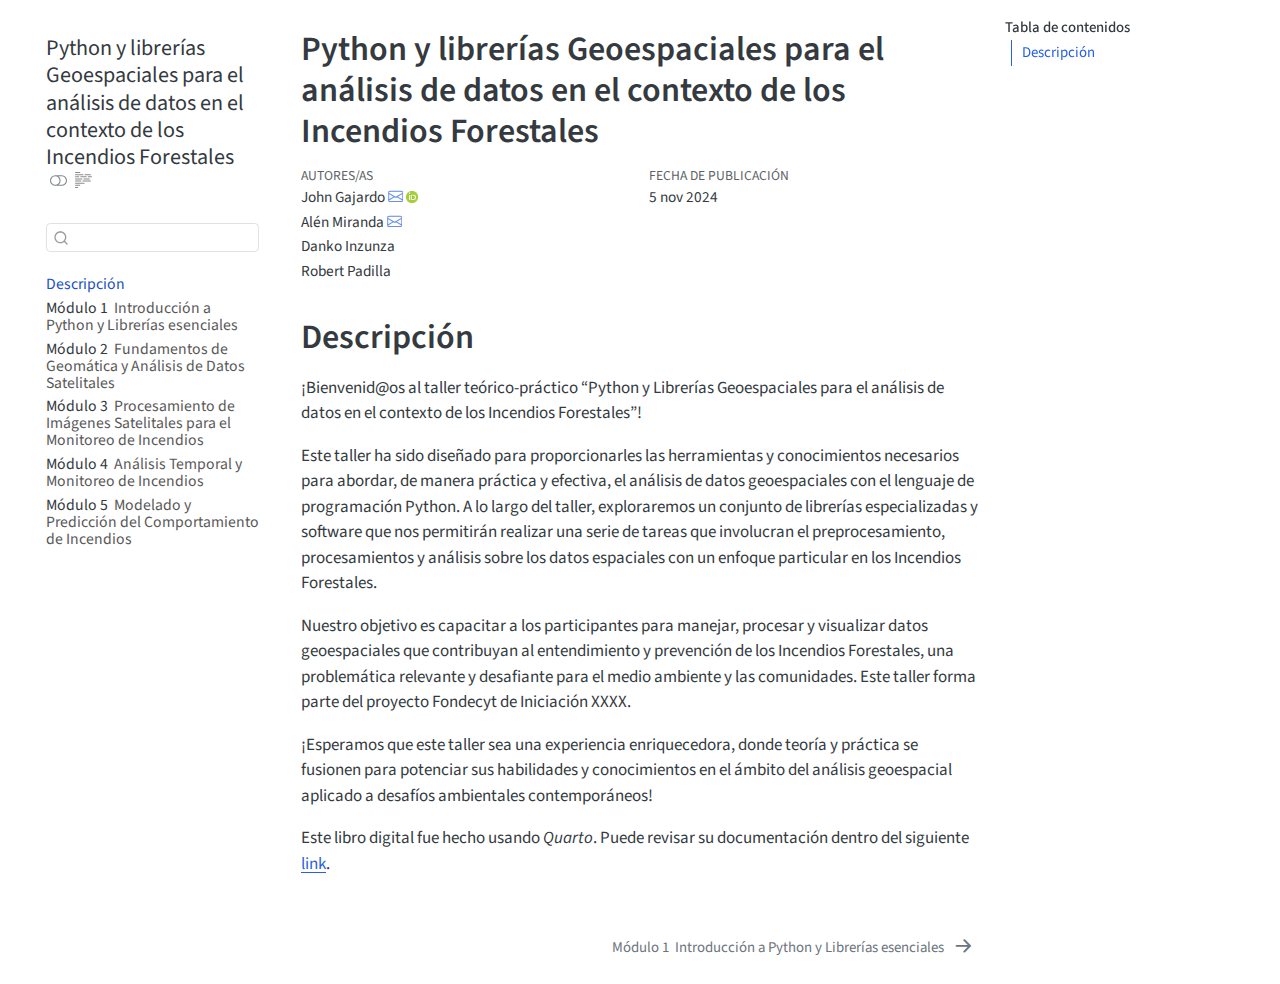
==== index.html @ 9c6b4228 "Built site for gh-pages" ====
<!DOCTYPE html>
<html xmlns="http://www.w3.org/1999/xhtml" lang="es" xml:lang="es"><head>

<meta charset="utf-8">
<meta name="generator" content="quarto-1.5.57">

<meta name="viewport" content="width=device-width, initial-scale=1.0, user-scalable=yes">

<meta name="author" content="John Gajardo">
<meta name="author" content="Alén Miranda">
<meta name="author" content="Danko Inzunza">
<meta name="author" content="Robert Padilla">

<title>Python y librerías Geoespaciales para el análisis de datos en el contexto de los Incendios Forestales</title>
<style>
code{white-space: pre-wrap;}
span.smallcaps{font-variant: small-caps;}
div.columns{display: flex; gap: min(4vw, 1.5em);}
div.column{flex: auto; overflow-x: auto;}
div.hanging-indent{margin-left: 1.5em; text-indent: -1.5em;}
ul.task-list{list-style: none;}
ul.task-list li input[type="checkbox"] {
  width: 0.8em;
  margin: 0 0.8em 0.2em -1em; /* quarto-specific, see https://github.com/quarto-dev/quarto-cli/issues/4556 */ 
  vertical-align: middle;
}
</style>


<script src="site_libs/quarto-nav/quarto-nav.js"></script>
<script src="site_libs/quarto-nav/headroom.min.js"></script>
<script src="site_libs/clipboard/clipboard.min.js"></script>
<script src="site_libs/quarto-search/autocomplete.umd.js"></script>
<script src="site_libs/quarto-search/fuse.min.js"></script>
<script src="site_libs/quarto-search/quarto-search.js"></script>
<meta name="quarto:offset" content="./">
<link href="./01-python-librerias.html" rel="next">
<script src="site_libs/quarto-html/quarto.js"></script>
<script src="site_libs/quarto-html/popper.min.js"></script>
<script src="site_libs/quarto-html/tippy.umd.min.js"></script>
<script src="site_libs/quarto-html/anchor.min.js"></script>
<link href="site_libs/quarto-html/tippy.css" rel="stylesheet">
<link href="site_libs/quarto-html/quarto-syntax-highlighting.css" rel="stylesheet" class="quarto-color-scheme" id="quarto-text-highlighting-styles">
<link href="site_libs/quarto-html/quarto-syntax-highlighting-dark.css" rel="prefetch" class="quarto-color-scheme quarto-color-alternate" id="quarto-text-highlighting-styles">
<script src="site_libs/bootstrap/bootstrap.min.js"></script>
<link href="site_libs/bootstrap/bootstrap-icons.css" rel="stylesheet">
<link href="site_libs/bootstrap/bootstrap.min.css" rel="stylesheet" class="quarto-color-scheme" id="quarto-bootstrap" data-mode="light">
<link href="site_libs/bootstrap/bootstrap-dark.min.css" rel="prefetch" class="quarto-color-scheme quarto-color-alternate" id="quarto-bootstrap" data-mode="dark">
<script id="quarto-search-options" type="application/json">{
  "location": "sidebar",
  "copy-button": false,
  "collapse-after": 3,
  "panel-placement": "start",
  "type": "textbox",
  "limit": 50,
  "keyboard-shortcut": [
    "f",
    "/",
    "s"
  ],
  "show-item-context": false,
  "language": {
    "search-no-results-text": "Sin resultados",
    "search-matching-documents-text": "documentos encontrados",
    "search-copy-link-title": "Copiar el enlace en la búsqueda",
    "search-hide-matches-text": "Ocultar resultados adicionales",
    "search-more-match-text": "resultado adicional en este documento",
    "search-more-matches-text": "resultados adicionales en este documento",
    "search-clear-button-title": "Borrar",
    "search-text-placeholder": "",
    "search-detached-cancel-button-title": "Cancelar",
    "search-submit-button-title": "Enviar",
    "search-label": "Buscar"
  }
}</script>


<link rel="stylesheet" href="style.css">
</head>

<body class="nav-sidebar floating">

<div id="quarto-search-results"></div>
  <header id="quarto-header" class="headroom fixed-top">
  <nav class="quarto-secondary-nav">
    <div class="container-fluid d-flex">
      <button type="button" class="quarto-btn-toggle btn" data-bs-toggle="collapse" role="button" data-bs-target=".quarto-sidebar-collapse-item" aria-controls="quarto-sidebar" aria-expanded="false" aria-label="Alternar barra lateral" onclick="if (window.quartoToggleHeadroom) { window.quartoToggleHeadroom(); }">
        <i class="bi bi-layout-text-sidebar-reverse"></i>
      </button>
        <nav class="quarto-page-breadcrumbs" aria-label="breadcrumb"><ol class="breadcrumb"><li class="breadcrumb-item"><a href="./index.html">Descripción</a></li></ol></nav>
        <a class="flex-grow-1" role="navigation" data-bs-toggle="collapse" data-bs-target=".quarto-sidebar-collapse-item" aria-controls="quarto-sidebar" aria-expanded="false" aria-label="Alternar barra lateral" onclick="if (window.quartoToggleHeadroom) { window.quartoToggleHeadroom(); }">      
        </a>
      <button type="button" class="btn quarto-search-button" aria-label="Buscar" onclick="window.quartoOpenSearch();">
        <i class="bi bi-search"></i>
      </button>
    </div>
  </nav>
</header>
<!-- content -->
<div id="quarto-content" class="quarto-container page-columns page-rows-contents page-layout-article">
<!-- sidebar -->
  <nav id="quarto-sidebar" class="sidebar collapse collapse-horizontal quarto-sidebar-collapse-item sidebar-navigation floating overflow-auto">
    <div class="pt-lg-2 mt-2 text-left sidebar-header">
    <div class="sidebar-title mb-0 py-0">
      <a href="./">Python y librerías Geoespaciales para el análisis de datos en el contexto de los Incendios Forestales</a> 
        <div class="sidebar-tools-main">
  <a href="" class="quarto-color-scheme-toggle quarto-navigation-tool  px-1" onclick="window.quartoToggleColorScheme(); return false;" title="Alternar modo oscuro"><i class="bi"></i></a>
  <a href="" class="quarto-reader-toggle quarto-navigation-tool px-1" onclick="window.quartoToggleReader(); return false;" title="Alternar modo lector">
  <div class="quarto-reader-toggle-btn">
  <i class="bi"></i>
  </div>
</a>
</div>
    </div>
      </div>
        <div class="mt-2 flex-shrink-0 align-items-center">
        <div class="sidebar-search">
        <div id="quarto-search" class="" title="Buscar"></div>
        </div>
        </div>
    <div class="sidebar-menu-container"> 
    <ul class="list-unstyled mt-1">
        <li class="sidebar-item">
  <div class="sidebar-item-container"> 
  <a href="./index.html" class="sidebar-item-text sidebar-link active">
 <span class="menu-text">Descripción</span></a>
  </div>
</li>
        <li class="sidebar-item">
  <div class="sidebar-item-container"> 
  <a href="./01-python-librerias.html" class="sidebar-item-text sidebar-link">
 <span class="menu-text"><span class="chapter-number">1</span>&nbsp; <span class="chapter-title">Introducción a Python y Librerías esenciales</span></span></a>
  </div>
</li>
        <li class="sidebar-item">
  <div class="sidebar-item-container"> 
  <a href="./02-geomatica.html" class="sidebar-item-text sidebar-link">
 <span class="menu-text"><span class="chapter-number">2</span>&nbsp; <span class="chapter-title">Fundamentos de Geomática y Análisis de Datos Satelitales</span></span></a>
  </div>
</li>
        <li class="sidebar-item">
  <div class="sidebar-item-container"> 
  <a href="./03-imagenes.html" class="sidebar-item-text sidebar-link">
 <span class="menu-text"><span class="chapter-number">3</span>&nbsp; <span class="chapter-title">Procesamiento de Imágenes Satelitales para el Monitoreo de Incendios</span></span></a>
  </div>
</li>
        <li class="sidebar-item">
  <div class="sidebar-item-container"> 
  <a href="./04-analisisTemporal.html" class="sidebar-item-text sidebar-link">
 <span class="menu-text"><span class="chapter-number">4</span>&nbsp; <span class="chapter-title">Análisis Temporal y Monitoreo de Incendios</span></span></a>
  </div>
</li>
        <li class="sidebar-item">
  <div class="sidebar-item-container"> 
  <a href="./05-modelado.html" class="sidebar-item-text sidebar-link">
 <span class="menu-text"><span class="chapter-number">5</span>&nbsp; <span class="chapter-title">Modelado y Predicción del Comportamiento de Incendios</span></span></a>
  </div>
</li>
    </ul>
    </div>
</nav>
<div id="quarto-sidebar-glass" class="quarto-sidebar-collapse-item" data-bs-toggle="collapse" data-bs-target=".quarto-sidebar-collapse-item"></div>
<!-- margin-sidebar -->
    <div id="quarto-margin-sidebar" class="sidebar margin-sidebar">
        <nav id="TOC" role="doc-toc" class="toc-active">
    <h2 id="toc-title">Tabla de contenidos</h2>
   
  <ul>
  <li><a href="#descripción" id="toc-descripción" class="nav-link active" data-scroll-target="#descripción">Descripción</a></li>
  </ul>
</nav>
    </div>
<!-- main -->
<main class="content" id="quarto-document-content">

<header id="title-block-header" class="quarto-title-block default">
<div class="quarto-title">
<h1 class="title">Python y librerías Geoespaciales para el análisis de datos en el contexto de los Incendios Forestales</h1>
</div>



<div class="quarto-title-meta">

    <div>
    <div class="quarto-title-meta-heading">Autores/as</div>
    <div class="quarto-title-meta-contents">
             <p>John Gajardo <a href="mailto:john.gajardo@uach.cl" class="quarto-title-author-email"><i class="bi bi-envelope"></i></a> <a href="https://orcid.org/0000-0003-3368-5491" class="quarto-title-author-orcid"> <img src="[data-uri]"></a></p>
             <p>Alén Miranda <a href="mailto:alen.miranda@alumnos.uach.cl" class="quarto-title-author-email"><i class="bi bi-envelope"></i></a> </p>
             <p>Danko Inzunza </p>
             <p>Robert Padilla </p>
          </div>
  </div>
    
    <div>
    <div class="quarto-title-meta-heading">Fecha de publicación</div>
    <div class="quarto-title-meta-contents">
      <p class="date">5 nov 2024</p>
    </div>
  </div>
  
    
  </div>
  


</header>


<section id="descripción" class="level1 unnumbered">
<h1 class="unnumbered">Descripción</h1>
<p>¡Bienvenid@os al taller teórico-práctico “Python y Librerías Geoespaciales para el análisis de datos en el contexto de los Incendios Forestales”!</p>
<p>Este taller ha sido diseñado para proporcionarles las herramientas y conocimientos necesarios para abordar, de manera práctica y efectiva, el análisis de datos geoespaciales con el lenguaje de programación Python. A lo largo del taller, exploraremos un conjunto de librerías especializadas y software que nos permitirán realizar una serie de tareas que involucran el preprocesamiento, procesamientos y análisis sobre los datos espaciales con un enfoque particular en los Incendios Forestales.</p>
<p>Nuestro objetivo es capacitar a los participantes para manejar, procesar y visualizar datos geoespaciales que contribuyan al entendimiento y prevención de los Incendios Forestales, una problemática relevante y desafiante para el medio ambiente y las comunidades. Este taller forma parte del proyecto Fondecyt de Iniciación XXXX.</p>
<p>¡Esperamos que este taller sea una experiencia enriquecedora, donde teoría y práctica se fusionen para potenciar sus habilidades y conocimientos en el ámbito del análisis geoespacial aplicado a desafíos ambientales contemporáneos!</p>
<p>Este libro digital fue hecho usando <em>Quarto</em>. Puede revisar su documentación dentro del siguiente <a href="https://quarto.org">link</a>.</p>


</section>

</main> <!-- /main -->
<script id="quarto-html-after-body" type="application/javascript">
window.document.addEventListener("DOMContentLoaded", function (event) {
  const toggleBodyColorMode = (bsSheetEl) => {
    const mode = bsSheetEl.getAttribute("data-mode");
    const bodyEl = window.document.querySelector("body");
    if (mode === "dark") {
      bodyEl.classList.add("quarto-dark");
      bodyEl.classList.remove("quarto-light");
    } else {
      bodyEl.classList.add("quarto-light");
      bodyEl.classList.remove("quarto-dark");
    }
  }
  const toggleBodyColorPrimary = () => {
    const bsSheetEl = window.document.querySelector("link#quarto-bootstrap");
    if (bsSheetEl) {
      toggleBodyColorMode(bsSheetEl);
    }
  }
  toggleBodyColorPrimary();  
  const disableStylesheet = (stylesheets) => {
    for (let i=0; i < stylesheets.length; i++) {
      const stylesheet = stylesheets[i];
      stylesheet.rel = 'prefetch';
    }
  }
  const enableStylesheet = (stylesheets) => {
    for (let i=0; i < stylesheets.length; i++) {
      const stylesheet = stylesheets[i];
      stylesheet.rel = 'stylesheet';
    }
  }
  const manageTransitions = (selector, allowTransitions) => {
    const els = window.document.querySelectorAll(selector);
    for (let i=0; i < els.length; i++) {
      const el = els[i];
      if (allowTransitions) {
        el.classList.remove('notransition');
      } else {
        el.classList.add('notransition');
      }
    }
  }
  const toggleGiscusIfUsed = (isAlternate, darkModeDefault) => {
    const baseTheme = document.querySelector('#giscus-base-theme')?.value ?? 'light';
    const alternateTheme = document.querySelector('#giscus-alt-theme')?.value ?? 'dark';
    let newTheme = '';
    if(darkModeDefault) {
      newTheme = isAlternate ? baseTheme : alternateTheme;
    } else {
      newTheme = isAlternate ? alternateTheme : baseTheme;
    }
    const changeGiscusTheme = () => {
      // From: https://github.com/giscus/giscus/issues/336
      const sendMessage = (message) => {
        const iframe = document.querySelector('iframe.giscus-frame');
        if (!iframe) return;
        iframe.contentWindow.postMessage({ giscus: message }, 'https://giscus.app');
      }
      sendMessage({
        setConfig: {
          theme: newTheme
        }
      });
    }
    const isGiscussLoaded = window.document.querySelector('iframe.giscus-frame') !== null;
    if (isGiscussLoaded) {
      changeGiscusTheme();
    }
  }
  const toggleColorMode = (alternate) => {
    // Switch the stylesheets
    const alternateStylesheets = window.document.querySelectorAll('link.quarto-color-scheme.quarto-color-alternate');
    manageTransitions('#quarto-margin-sidebar .nav-link', false);
    if (alternate) {
      enableStylesheet(alternateStylesheets);
      for (const sheetNode of alternateStylesheets) {
        if (sheetNode.id === "quarto-bootstrap") {
          toggleBodyColorMode(sheetNode);
        }
      }
    } else {
      disableStylesheet(alternateStylesheets);
      toggleBodyColorPrimary();
    }
    manageTransitions('#quarto-margin-sidebar .nav-link', true);
    // Switch the toggles
    const toggles = window.document.querySelectorAll('.quarto-color-scheme-toggle');
    for (let i=0; i < toggles.length; i++) {
      const toggle = toggles[i];
      if (toggle) {
        if (alternate) {
          toggle.classList.add("alternate");     
        } else {
          toggle.classList.remove("alternate");
        }
      }
    }
    // Hack to workaround the fact that safari doesn't
    // properly recolor the scrollbar when toggling (#1455)
    if (navigator.userAgent.indexOf('Safari') > 0 && navigator.userAgent.indexOf('Chrome') == -1) {
      manageTransitions("body", false);
      window.scrollTo(0, 1);
      setTimeout(() => {
        window.scrollTo(0, 0);
        manageTransitions("body", true);
      }, 40);  
    }
  }
  const isFileUrl = () => { 
    return window.location.protocol === 'file:';
  }
  const hasAlternateSentinel = () => {  
    let styleSentinel = getColorSchemeSentinel();
    if (styleSentinel !== null) {
      return styleSentinel === "alternate";
    } else {
      return false;
    }
  }
  const setStyleSentinel = (alternate) => {
    const value = alternate ? "alternate" : "default";
    if (!isFileUrl()) {
      window.localStorage.setItem("quarto-color-scheme", value);
    } else {
      localAlternateSentinel = value;
    }
  }
  const getColorSchemeSentinel = () => {
    if (!isFileUrl()) {
      const storageValue = window.localStorage.getItem("quarto-color-scheme");
      return storageValue != null ? storageValue : localAlternateSentinel;
    } else {
      return localAlternateSentinel;
    }
  }
  const darkModeDefault = false;
  let localAlternateSentinel = darkModeDefault ? 'alternate' : 'default';
  // Dark / light mode switch
  window.quartoToggleColorScheme = () => {
    // Read the current dark / light value 
    let toAlternate = !hasAlternateSentinel();
    toggleColorMode(toAlternate);
    setStyleSentinel(toAlternate);
    toggleGiscusIfUsed(toAlternate, darkModeDefault);
  };
  // Ensure there is a toggle, if there isn't float one in the top right
  if (window.document.querySelector('.quarto-color-scheme-toggle') === null) {
    const a = window.document.createElement('a');
    a.classList.add('top-right');
    a.classList.add('quarto-color-scheme-toggle');
    a.href = "";
    a.onclick = function() { try { window.quartoToggleColorScheme(); } catch {} return false; };
    const i = window.document.createElement("i");
    i.classList.add('bi');
    a.appendChild(i);
    window.document.body.appendChild(a);
  }
  // Switch to dark mode if need be
  if (hasAlternateSentinel()) {
    toggleColorMode(true);
  } else {
    toggleColorMode(false);
  }
  const icon = "";
  const anchorJS = new window.AnchorJS();
  anchorJS.options = {
    placement: 'right',
    icon: icon
  };
  anchorJS.add('.anchored');
  const isCodeAnnotation = (el) => {
    for (const clz of el.classList) {
      if (clz.startsWith('code-annotation-')) {                     
        return true;
      }
    }
    return false;
  }
  const onCopySuccess = function(e) {
    // button target
    const button = e.trigger;
    // don't keep focus
    button.blur();
    // flash "checked"
    button.classList.add('code-copy-button-checked');
    var currentTitle = button.getAttribute("title");
    button.setAttribute("title", "Copiado");
    let tooltip;
    if (window.bootstrap) {
      button.setAttribute("data-bs-toggle", "tooltip");
      button.setAttribute("data-bs-placement", "left");
      button.setAttribute("data-bs-title", "Copiado");
      tooltip = new bootstrap.Tooltip(button, 
        { trigger: "manual", 
          customClass: "code-copy-button-tooltip",
          offset: [0, -8]});
      tooltip.show();    
    }
    setTimeout(function() {
      if (tooltip) {
        tooltip.hide();
        button.removeAttribute("data-bs-title");
        button.removeAttribute("data-bs-toggle");
        button.removeAttribute("data-bs-placement");
      }
      button.setAttribute("title", currentTitle);
      button.classList.remove('code-copy-button-checked');
    }, 1000);
    // clear code selection
    e.clearSelection();
  }
  const getTextToCopy = function(trigger) {
      const codeEl = trigger.previousElementSibling.cloneNode(true);
      for (const childEl of codeEl.children) {
        if (isCodeAnnotation(childEl)) {
          childEl.remove();
        }
      }
      return codeEl.innerText;
  }
  const clipboard = new window.ClipboardJS('.code-copy-button:not([data-in-quarto-modal])', {
    text: getTextToCopy
  });
  clipboard.on('success', onCopySuccess);
  if (window.document.getElementById('quarto-embedded-source-code-modal')) {
    // For code content inside modals, clipBoardJS needs to be initialized with a container option
    // TODO: Check when it could be a function (https://github.com/zenorocha/clipboard.js/issues/860)
    const clipboardModal = new window.ClipboardJS('.code-copy-button[data-in-quarto-modal]', {
      text: getTextToCopy,
      container: window.document.getElementById('quarto-embedded-source-code-modal')
    });
    clipboardModal.on('success', onCopySuccess);
  }
    var localhostRegex = new RegExp(/^(?:http|https):\/\/localhost\:?[0-9]*\//);
    var mailtoRegex = new RegExp(/^mailto:/);
      var filterRegex = new RegExp('/' + window.location.host + '/');
    var isInternal = (href) => {
        return filterRegex.test(href) || localhostRegex.test(href) || mailtoRegex.test(href);
    }
    // Inspect non-navigation links and adorn them if external
 	var links = window.document.querySelectorAll('a[href]:not(.nav-link):not(.navbar-brand):not(.toc-action):not(.sidebar-link):not(.sidebar-item-toggle):not(.pagination-link):not(.no-external):not([aria-hidden]):not(.dropdown-item):not(.quarto-navigation-tool):not(.about-link)');
    for (var i=0; i<links.length; i++) {
      const link = links[i];
      if (!isInternal(link.href)) {
        // undo the damage that might have been done by quarto-nav.js in the case of
        // links that we want to consider external
        if (link.dataset.originalHref !== undefined) {
          link.href = link.dataset.originalHref;
        }
      }
    }
  function tippyHover(el, contentFn, onTriggerFn, onUntriggerFn) {
    const config = {
      allowHTML: true,
      maxWidth: 500,
      delay: 100,
      arrow: false,
      appendTo: function(el) {
          return el.parentElement;
      },
      interactive: true,
      interactiveBorder: 10,
      theme: 'quarto',
      placement: 'bottom-start',
    };
    if (contentFn) {
      config.content = contentFn;
    }
    if (onTriggerFn) {
      config.onTrigger = onTriggerFn;
    }
    if (onUntriggerFn) {
      config.onUntrigger = onUntriggerFn;
    }
    window.tippy(el, config); 
  }
  const noterefs = window.document.querySelectorAll('a[role="doc-noteref"]');
  for (var i=0; i<noterefs.length; i++) {
    const ref = noterefs[i];
    tippyHover(ref, function() {
      // use id or data attribute instead here
      let href = ref.getAttribute('data-footnote-href') || ref.getAttribute('href');
      try { href = new URL(href).hash; } catch {}
      const id = href.replace(/^#\/?/, "");
      const note = window.document.getElementById(id);
      if (note) {
        return note.innerHTML;
      } else {
        return "";
      }
    });
  }
  const xrefs = window.document.querySelectorAll('a.quarto-xref');
  const processXRef = (id, note) => {
    // Strip column container classes
    const stripColumnClz = (el) => {
      el.classList.remove("page-full", "page-columns");
      if (el.children) {
        for (const child of el.children) {
          stripColumnClz(child);
        }
      }
    }
    stripColumnClz(note)
    if (id === null || id.startsWith('sec-')) {
      // Special case sections, only their first couple elements
      const container = document.createElement("div");
      if (note.children && note.children.length > 2) {
        container.appendChild(note.children[0].cloneNode(true));
        for (let i = 1; i < note.children.length; i++) {
          const child = note.children[i];
          if (child.tagName === "P" && child.innerText === "") {
            continue;
          } else {
            container.appendChild(child.cloneNode(true));
            break;
          }
        }
        if (window.Quarto?.typesetMath) {
          window.Quarto.typesetMath(container);
        }
        return container.innerHTML
      } else {
        if (window.Quarto?.typesetMath) {
          window.Quarto.typesetMath(note);
        }
        return note.innerHTML;
      }
    } else {
      // Remove any anchor links if they are present
      const anchorLink = note.querySelector('a.anchorjs-link');
      if (anchorLink) {
        anchorLink.remove();
      }
      if (window.Quarto?.typesetMath) {
        window.Quarto.typesetMath(note);
      }
      // TODO in 1.5, we should make sure this works without a callout special case
      if (note.classList.contains("callout")) {
        return note.outerHTML;
      } else {
        return note.innerHTML;
      }
    }
  }
  for (var i=0; i<xrefs.length; i++) {
    const xref = xrefs[i];
    tippyHover(xref, undefined, function(instance) {
      instance.disable();
      let url = xref.getAttribute('href');
      let hash = undefined; 
      if (url.startsWith('#')) {
        hash = url;
      } else {
        try { hash = new URL(url).hash; } catch {}
      }
      if (hash) {
        const id = hash.replace(/^#\/?/, "");
        const note = window.document.getElementById(id);
        if (note !== null) {
          try {
            const html = processXRef(id, note.cloneNode(true));
            instance.setContent(html);
          } finally {
            instance.enable();
            instance.show();
          }
        } else {
          // See if we can fetch this
          fetch(url.split('#')[0])
          .then(res => res.text())
          .then(html => {
            const parser = new DOMParser();
            const htmlDoc = parser.parseFromString(html, "text/html");
            const note = htmlDoc.getElementById(id);
            if (note !== null) {
              const html = processXRef(id, note);
              instance.setContent(html);
            } 
          }).finally(() => {
            instance.enable();
            instance.show();
          });
        }
      } else {
        // See if we can fetch a full url (with no hash to target)
        // This is a special case and we should probably do some content thinning / targeting
        fetch(url)
        .then(res => res.text())
        .then(html => {
          const parser = new DOMParser();
          const htmlDoc = parser.parseFromString(html, "text/html");
          const note = htmlDoc.querySelector('main.content');
          if (note !== null) {
            // This should only happen for chapter cross references
            // (since there is no id in the URL)
            // remove the first header
            if (note.children.length > 0 && note.children[0].tagName === "HEADER") {
              note.children[0].remove();
            }
            const html = processXRef(null, note);
            instance.setContent(html);
          } 
        }).finally(() => {
          instance.enable();
          instance.show();
        });
      }
    }, function(instance) {
    });
  }
      let selectedAnnoteEl;
      const selectorForAnnotation = ( cell, annotation) => {
        let cellAttr = 'data-code-cell="' + cell + '"';
        let lineAttr = 'data-code-annotation="' +  annotation + '"';
        const selector = 'span[' + cellAttr + '][' + lineAttr + ']';
        return selector;
      }
      const selectCodeLines = (annoteEl) => {
        const doc = window.document;
        const targetCell = annoteEl.getAttribute("data-target-cell");
        const targetAnnotation = annoteEl.getAttribute("data-target-annotation");
        const annoteSpan = window.document.querySelector(selectorForAnnotation(targetCell, targetAnnotation));
        const lines = annoteSpan.getAttribute("data-code-lines").split(",");
        const lineIds = lines.map((line) => {
          return targetCell + "-" + line;
        })
        let top = null;
        let height = null;
        let parent = null;
        if (lineIds.length > 0) {
            //compute the position of the single el (top and bottom and make a div)
            const el = window.document.getElementById(lineIds[0]);
            top = el.offsetTop;
            height = el.offsetHeight;
            parent = el.parentElement.parentElement;
          if (lineIds.length > 1) {
            const lastEl = window.document.getElementById(lineIds[lineIds.length - 1]);
            const bottom = lastEl.offsetTop + lastEl.offsetHeight;
            height = bottom - top;
          }
          if (top !== null && height !== null && parent !== null) {
            // cook up a div (if necessary) and position it 
            let div = window.document.getElementById("code-annotation-line-highlight");
            if (div === null) {
              div = window.document.createElement("div");
              div.setAttribute("id", "code-annotation-line-highlight");
              div.style.position = 'absolute';
              parent.appendChild(div);
            }
            div.style.top = top - 2 + "px";
            div.style.height = height + 4 + "px";
            div.style.left = 0;
            let gutterDiv = window.document.getElementById("code-annotation-line-highlight-gutter");
            if (gutterDiv === null) {
              gutterDiv = window.document.createElement("div");
              gutterDiv.setAttribute("id", "code-annotation-line-highlight-gutter");
              gutterDiv.style.position = 'absolute';
              const codeCell = window.document.getElementById(targetCell);
              const gutter = codeCell.querySelector('.code-annotation-gutter');
              gutter.appendChild(gutterDiv);
            }
            gutterDiv.style.top = top - 2 + "px";
            gutterDiv.style.height = height + 4 + "px";
          }
          selectedAnnoteEl = annoteEl;
        }
      };
      const unselectCodeLines = () => {
        const elementsIds = ["code-annotation-line-highlight", "code-annotation-line-highlight-gutter"];
        elementsIds.forEach((elId) => {
          const div = window.document.getElementById(elId);
          if (div) {
            div.remove();
          }
        });
        selectedAnnoteEl = undefined;
      };
        // Handle positioning of the toggle
    window.addEventListener(
      "resize",
      throttle(() => {
        elRect = undefined;
        if (selectedAnnoteEl) {
          selectCodeLines(selectedAnnoteEl);
        }
      }, 10)
    );
    function throttle(fn, ms) {
    let throttle = false;
    let timer;
      return (...args) => {
        if(!throttle) { // first call gets through
            fn.apply(this, args);
            throttle = true;
        } else { // all the others get throttled
            if(timer) clearTimeout(timer); // cancel #2
            timer = setTimeout(() => {
              fn.apply(this, args);
              timer = throttle = false;
            }, ms);
        }
      };
    }
      // Attach click handler to the DT
      const annoteDls = window.document.querySelectorAll('dt[data-target-cell]');
      for (const annoteDlNode of annoteDls) {
        annoteDlNode.addEventListener('click', (event) => {
          const clickedEl = event.target;
          if (clickedEl !== selectedAnnoteEl) {
            unselectCodeLines();
            const activeEl = window.document.querySelector('dt[data-target-cell].code-annotation-active');
            if (activeEl) {
              activeEl.classList.remove('code-annotation-active');
            }
            selectCodeLines(clickedEl);
            clickedEl.classList.add('code-annotation-active');
          } else {
            // Unselect the line
            unselectCodeLines();
            clickedEl.classList.remove('code-annotation-active');
          }
        });
      }
  const findCites = (el) => {
    const parentEl = el.parentElement;
    if (parentEl) {
      const cites = parentEl.dataset.cites;
      if (cites) {
        return {
          el,
          cites: cites.split(' ')
        };
      } else {
        return findCites(el.parentElement)
      }
    } else {
      return undefined;
    }
  };
  var bibliorefs = window.document.querySelectorAll('a[role="doc-biblioref"]');
  for (var i=0; i<bibliorefs.length; i++) {
    const ref = bibliorefs[i];
    const citeInfo = findCites(ref);
    if (citeInfo) {
      tippyHover(citeInfo.el, function() {
        var popup = window.document.createElement('div');
        citeInfo.cites.forEach(function(cite) {
          var citeDiv = window.document.createElement('div');
          citeDiv.classList.add('hanging-indent');
          citeDiv.classList.add('csl-entry');
          var biblioDiv = window.document.getElementById('ref-' + cite);
          if (biblioDiv) {
            citeDiv.innerHTML = biblioDiv.innerHTML;
          }
          popup.appendChild(citeDiv);
        });
        return popup.innerHTML;
      });
    }
  }
});
</script>
<nav class="page-navigation">
  <div class="nav-page nav-page-previous">
  </div>
  <div class="nav-page nav-page-next">
      <a href="./01-python-librerias.html" class="pagination-link" aria-label="Introducción a Python y Librerías esenciales">
        <span class="nav-page-text"><span class="chapter-number">1</span>&nbsp; <span class="chapter-title">Introducción a Python y Librerías esenciales</span></span> <i class="bi bi-arrow-right-short"></i>
      </a>
  </div>
</nav>
</div> <!-- /content -->




</body></html>
---- site_libs/quarto-html/tippy.css ----
.tippy-box[data-animation=fade][data-state=hidden]{opacity:0}[data-tippy-root]{max-width:calc(100vw - 10px)}.tippy-box{position:relative;background-color:#333;color:#fff;border-radius:4px;font-size:14px;line-height:1.4;white-space:normal;outline:0;transition-property:transform,visibility,opacity}.tippy-box[data-placement^=top]>.tippy-arrow{bottom:0}.tippy-box[data-placement^=top]>.tippy-arrow:before{bottom:-7px;left:0;border-width:8px 8px 0;border-top-color:initial;transform-origin:center top}.tippy-box[data-placement^=bottom]>.tippy-arrow{top:0}.tippy-box[data-placement^=bottom]>.tippy-arrow:before{top:-7px;left:0;border-width:0 8px 8px;border-bottom-color:initial;transform-origin:center bottom}.tippy-box[data-placement^=left]>.tippy-arrow{right:0}.tippy-box[data-placement^=left]>.tippy-arrow:before{border-width:8px 0 8px 8px;border-left-color:initial;right:-7px;transform-origin:center left}.tippy-box[data-placement^=right]>.tippy-arrow{left:0}.tippy-box[data-placement^=right]>.tippy-arrow:before{left:-7px;border-width:8px 8px 8px 0;border-right-color:initial;transform-origin:center right}.tippy-box[data-inertia][data-state=visible]{transition-timing-function:cubic-bezier(.54,1.5,.38,1.11)}.tippy-arrow{width:16px;height:16px;color:#333}.tippy-arrow:before{content:"";position:absolute;border-color:transparent;border-style:solid}.tippy-content{position:relative;padding:5px 9px;z-index:1}
---- site_libs/quarto-html/quarto-syntax-highlighting.css ----
/* quarto syntax highlight colors */
:root {
  --quarto-hl-ot-color: #003B4F;
  --quarto-hl-at-color: #657422;
  --quarto-hl-ss-color: #20794D;
  --quarto-hl-an-color: #5E5E5E;
  --quarto-hl-fu-color: #4758AB;
  --quarto-hl-st-color: #20794D;
  --quarto-hl-cf-color: #003B4F;
  --quarto-hl-op-color: #5E5E5E;
  --quarto-hl-er-color: #AD0000;
  --quarto-hl-bn-color: #AD0000;
  --quarto-hl-al-color: #AD0000;
  --quarto-hl-va-color: #111111;
  --quarto-hl-bu-color: inherit;
  --quarto-hl-ex-color: inherit;
  --quarto-hl-pp-color: #AD0000;
  --quarto-hl-in-color: #5E5E5E;
  --quarto-hl-vs-color: #20794D;
  --quarto-hl-wa-color: #5E5E5E;
  --quarto-hl-do-color: #5E5E5E;
  --quarto-hl-im-color: #00769E;
  --quarto-hl-ch-color: #20794D;
  --quarto-hl-dt-color: #AD0000;
  --quarto-hl-fl-color: #AD0000;
  --quarto-hl-co-color: #5E5E5E;
  --quarto-hl-cv-color: #5E5E5E;
  --quarto-hl-cn-color: #8f5902;
  --quarto-hl-sc-color: #5E5E5E;
  --quarto-hl-dv-color: #AD0000;
  --quarto-hl-kw-color: #003B4F;
}

/* other quarto variables */
:root {
  --quarto-font-monospace: SFMono-Regular, Menlo, Monaco, Consolas, "Liberation Mono", "Courier New", monospace;
}

pre > code.sourceCode > span {
  color: #003B4F;
}

code span {
  color: #003B4F;
}

code.sourceCode > span {
  color: #003B4F;
}

div.sourceCode,
div.sourceCode pre.sourceCode {
  color: #003B4F;
}

code span.ot {
  color: #003B4F;
  font-style: inherit;
}

code span.at {
  color: #657422;
  font-style: inherit;
}

code span.ss {
  color: #20794D;
  font-style: inherit;
}

code span.an {
  color: #5E5E5E;
  font-style: inherit;
}

code span.fu {
  color: #4758AB;
  font-style: inherit;
}

code span.st {
  color: #20794D;
  font-style: inherit;
}

code span.cf {
  color: #003B4F;
  font-weight: bold;
  font-style: inherit;
}

code span.op {
  color: #5E5E5E;
  font-style: inherit;
}

code span.er {
  color: #AD0000;
  font-style: inherit;
}

code span.bn {
  color: #AD0000;
  font-style: inherit;
}

code span.al {
  color: #AD0000;
  font-style: inherit;
}

code span.va {
  color: #111111;
  font-style: inherit;
}

code span.bu {
  font-style: inherit;
}

code span.ex {
  font-style: inherit;
}

code span.pp {
  color: #AD0000;
  font-style: inherit;
}

code span.in {
  color: #5E5E5E;
  font-style: inherit;
}

code span.vs {
  color: #20794D;
  font-style: inherit;
}

code span.wa {
  color: #5E5E5E;
  font-style: italic;
}

code span.do {
  color: #5E5E5E;
  font-style: italic;
}

code span.im {
  color: #00769E;
  font-style: inherit;
}

code span.ch {
  color: #20794D;
  font-style: inherit;
}

code span.dt {
  color: #AD0000;
  font-style: inherit;
}

code span.fl {
  color: #AD0000;
  font-style: inherit;
}

code span.co {
  color: #5E5E5E;
  font-style: inherit;
}

code span.cv {
  color: #5E5E5E;
  font-style: italic;
}

code span.cn {
  color: #8f5902;
  font-style: inherit;
}

code span.sc {
  color: #5E5E5E;
  font-style: inherit;
}

code span.dv {
  color: #AD0000;
  font-style: inherit;
}

code span.kw {
  color: #003B4F;
  font-weight: bold;
  font-style: inherit;
}

.prevent-inlining {
  content: "</";
}

/*# sourceMappingURL=debc5d5d77c3f9108843748ff7464032.css.map */
---- site_libs/quarto-html/quarto-syntax-highlighting-dark.css ----
/* quarto syntax highlight colors */
:root {
  --quarto-hl-al-color: #f07178;
  --quarto-hl-an-color: #d4d0ab;
  --quarto-hl-at-color: #00e0e0;
  --quarto-hl-bn-color: #d4d0ab;
  --quarto-hl-bu-color: #abe338;
  --quarto-hl-ch-color: #abe338;
  --quarto-hl-co-color: #f8f8f2;
  --quarto-hl-cv-color: #ffd700;
  --quarto-hl-cn-color: #ffd700;
  --quarto-hl-cf-color: #ffa07a;
  --quarto-hl-dt-color: #ffa07a;
  --quarto-hl-dv-color: #d4d0ab;
  --quarto-hl-do-color: #f8f8f2;
  --quarto-hl-er-color: #f07178;
  --quarto-hl-ex-color: #00e0e0;
  --quarto-hl-fl-color: #d4d0ab;
  --quarto-hl-fu-color: #ffa07a;
  --quarto-hl-im-color: #abe338;
  --quarto-hl-in-color: #d4d0ab;
  --quarto-hl-kw-color: #ffa07a;
  --quarto-hl-op-color: #ffa07a;
  --quarto-hl-ot-color: #00e0e0;
  --quarto-hl-pp-color: #dcc6e0;
  --quarto-hl-re-color: #00e0e0;
  --quarto-hl-sc-color: #abe338;
  --quarto-hl-ss-color: #abe338;
  --quarto-hl-st-color: #abe338;
  --quarto-hl-va-color: #00e0e0;
  --quarto-hl-vs-color: #abe338;
  --quarto-hl-wa-color: #dcc6e0;
}

/* other quarto variables */
:root {
  --quarto-font-monospace: SFMono-Regular, Menlo, Monaco, Consolas, "Liberation Mono", "Courier New", monospace;
}

code span.al {
  background-color: #2a0f15;
  font-weight: bold;
  color: #f07178;
}

code span.an {
  color: #d4d0ab;
}

code span.at {
  color: #00e0e0;
}

code span.bn {
  color: #d4d0ab;
}

code span.bu {
  color: #abe338;
}

code span.ch {
  color: #abe338;
}

code span.co {
  font-style: italic;
  color: #f8f8f2;
}

code span.cv {
  color: #ffd700;
}

code span.cn {
  color: #ffd700;
}

code span.cf {
  font-weight: bold;
  color: #ffa07a;
}

code span.dt {
  color: #ffa07a;
}

code span.dv {
  color: #d4d0ab;
}

code span.do {
  color: #f8f8f2;
}

code span.er {
  color: #f07178;
  text-decoration: underline;
}

code span.ex {
  font-weight: bold;
  color: #00e0e0;
}

code span.fl {
  color: #d4d0ab;
}

code span.fu {
  color: #ffa07a;
}

code span.im {
  color: #abe338;
}

code span.in {
  color: #d4d0ab;
}

code span.kw {
  font-weight: bold;
  color: #ffa07a;
}

pre > code.sourceCode > span {
  color: #f8f8f2;
}

code span {
  color: #f8f8f2;
}

code.sourceCode > span {
  color: #f8f8f2;
}

div.sourceCode,
div.sourceCode pre.sourceCode {
  color: #f8f8f2;
}

code span.op {
  color: #ffa07a;
}

code span.ot {
  color: #00e0e0;
}

code span.pp {
  color: #dcc6e0;
}

code span.re {
  background-color: #f8f8f2;
  color: #00e0e0;
}

code span.sc {
  color: #abe338;
}

code span.ss {
  color: #abe338;
}

code span.st {
  color: #abe338;
}

code span.va {
  color: #00e0e0;
}

code span.vs {
  color: #abe338;
}

code span.wa {
  color: #dcc6e0;
}

.prevent-inlining {
  content: "</";
}

/*# sourceMappingURL=935a306eefa94366c21e1a970dddb765.css.map */
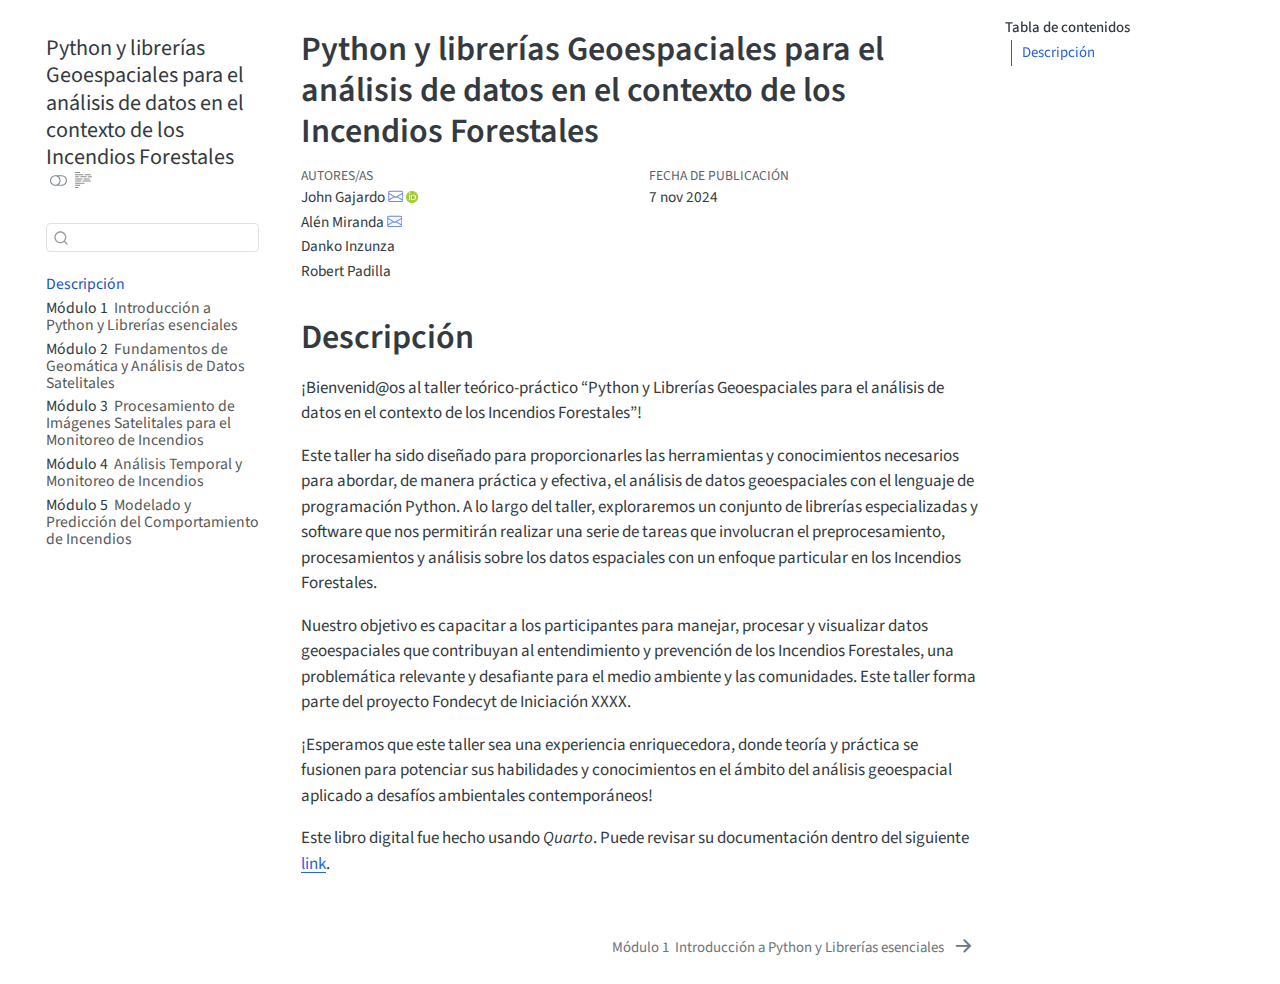
==== commit 26782adc: "Built site for gh-pages" ====
--- a/index.html
+++ b/index.html
@@ -195,7 +195,7 @@
     <div>
     <div class="quarto-title-meta-heading">Fecha de publicación</div>
     <div class="quarto-title-meta-contents">
-      <p class="date">5 nov 2024</p>
+      <p class="date">7 nov 2024</p>
     </div>
   </div>
   
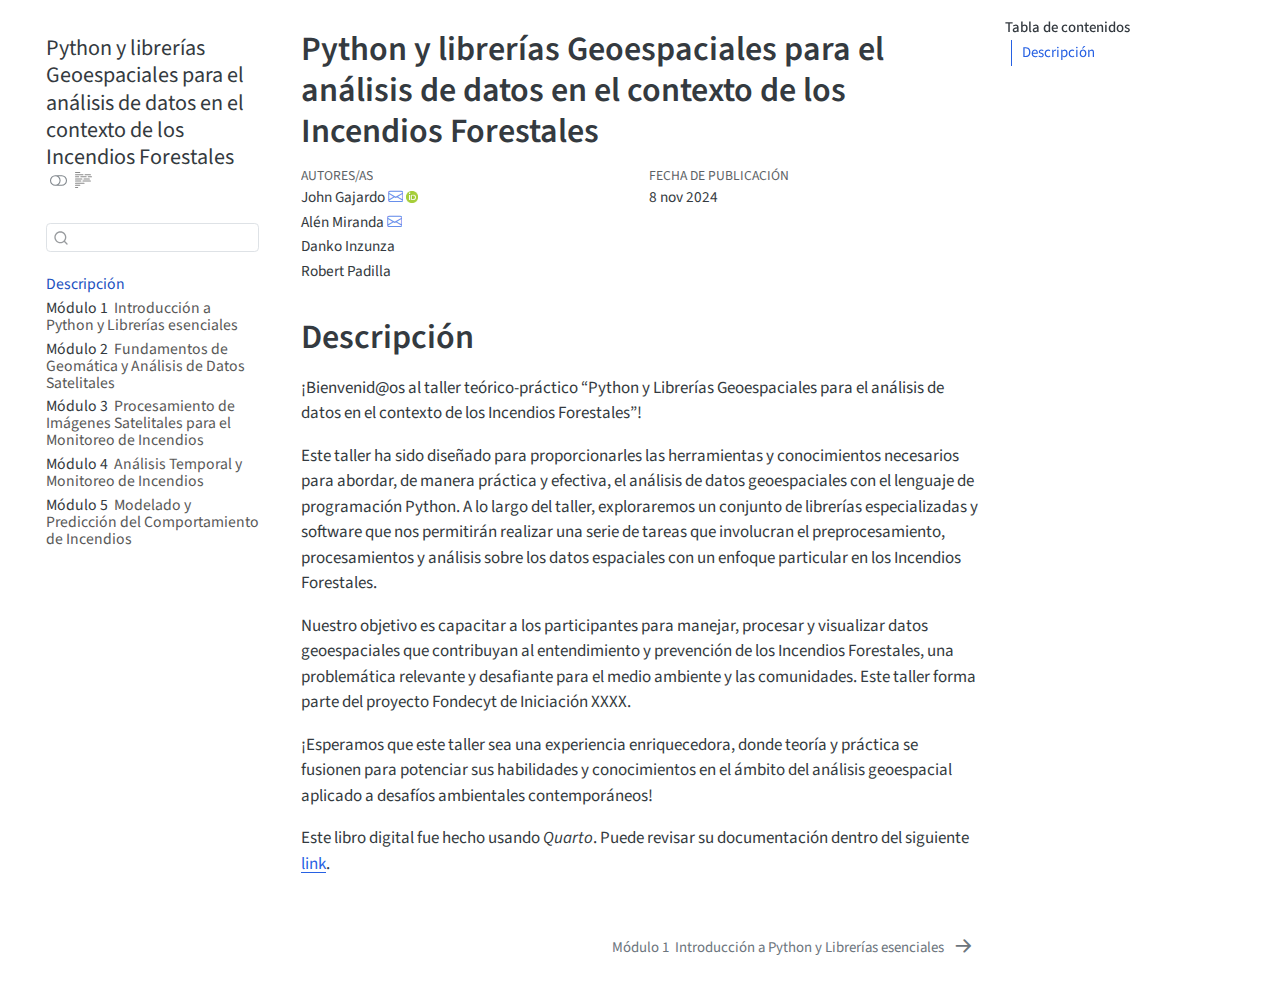
==== commit 540f96c4: "Built site for gh-pages" ====
--- a/index.html
+++ b/index.html
@@ -195,7 +195,7 @@
     <div>
     <div class="quarto-title-meta-heading">Fecha de publicación</div>
     <div class="quarto-title-meta-contents">
-      <p class="date">7 nov 2024</p>
+      <p class="date">8 nov 2024</p>
     </div>
   </div>
   
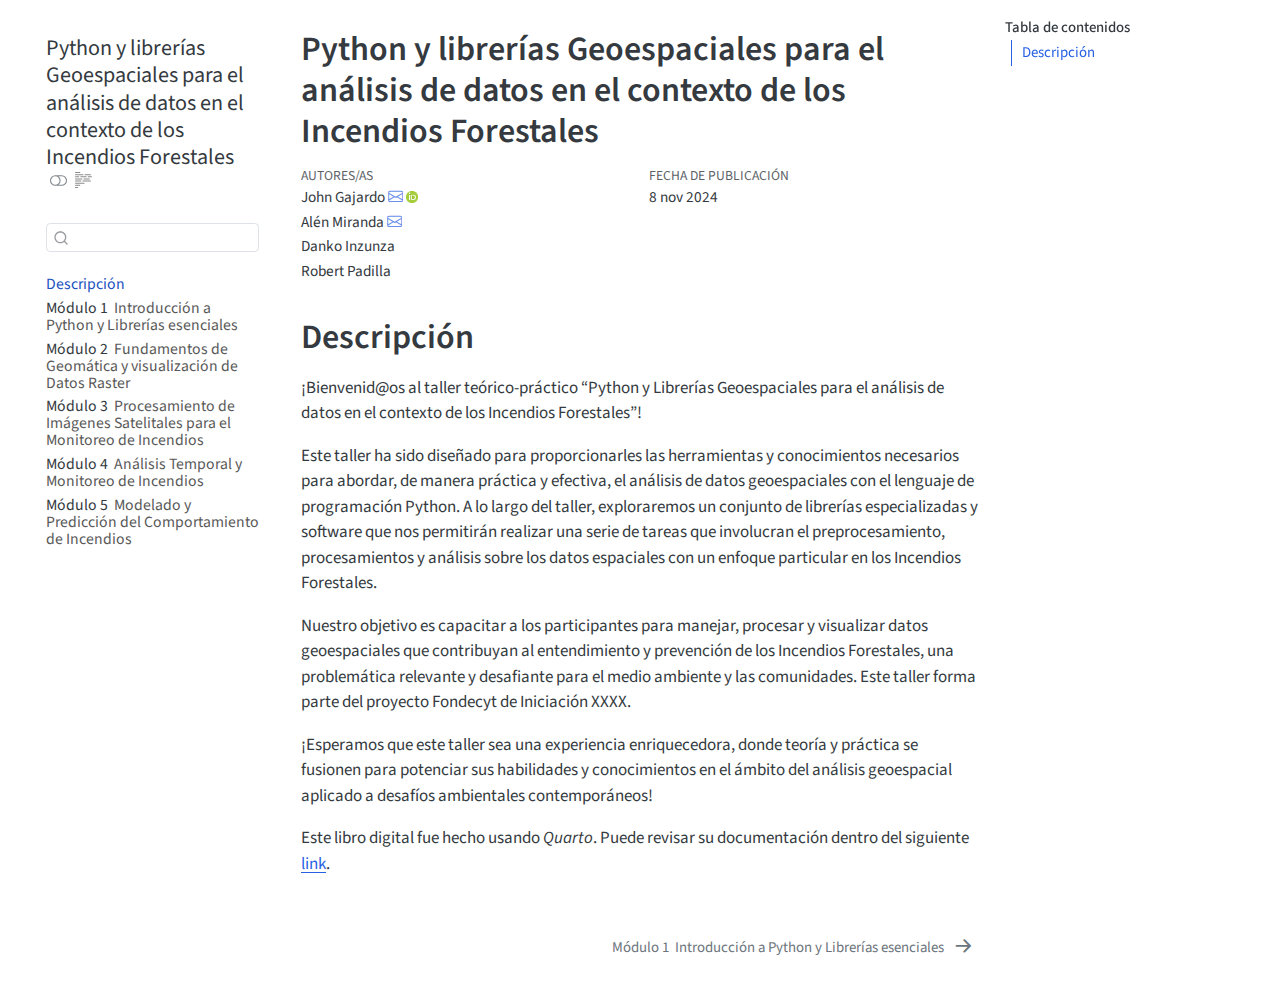
==== commit 0477fa98: "Built site for gh-pages" ====
--- a/index.html
+++ b/index.html
@@ -135,7 +135,7 @@
         <li class="sidebar-item">
   <div class="sidebar-item-container"> 
   <a href="./02-geomatica.html" class="sidebar-item-text sidebar-link">
- <span class="menu-text"><span class="chapter-number">2</span>&nbsp; <span class="chapter-title">Fundamentos de Geomática y Análisis de Datos Satelitales</span></span></a>
+ <span class="menu-text"><span class="chapter-number">2</span>&nbsp; <span class="chapter-title">Fundamentos de Geomática y visualización de Datos Raster</span></span></a>
   </div>
 </li>
         <li class="sidebar-item">
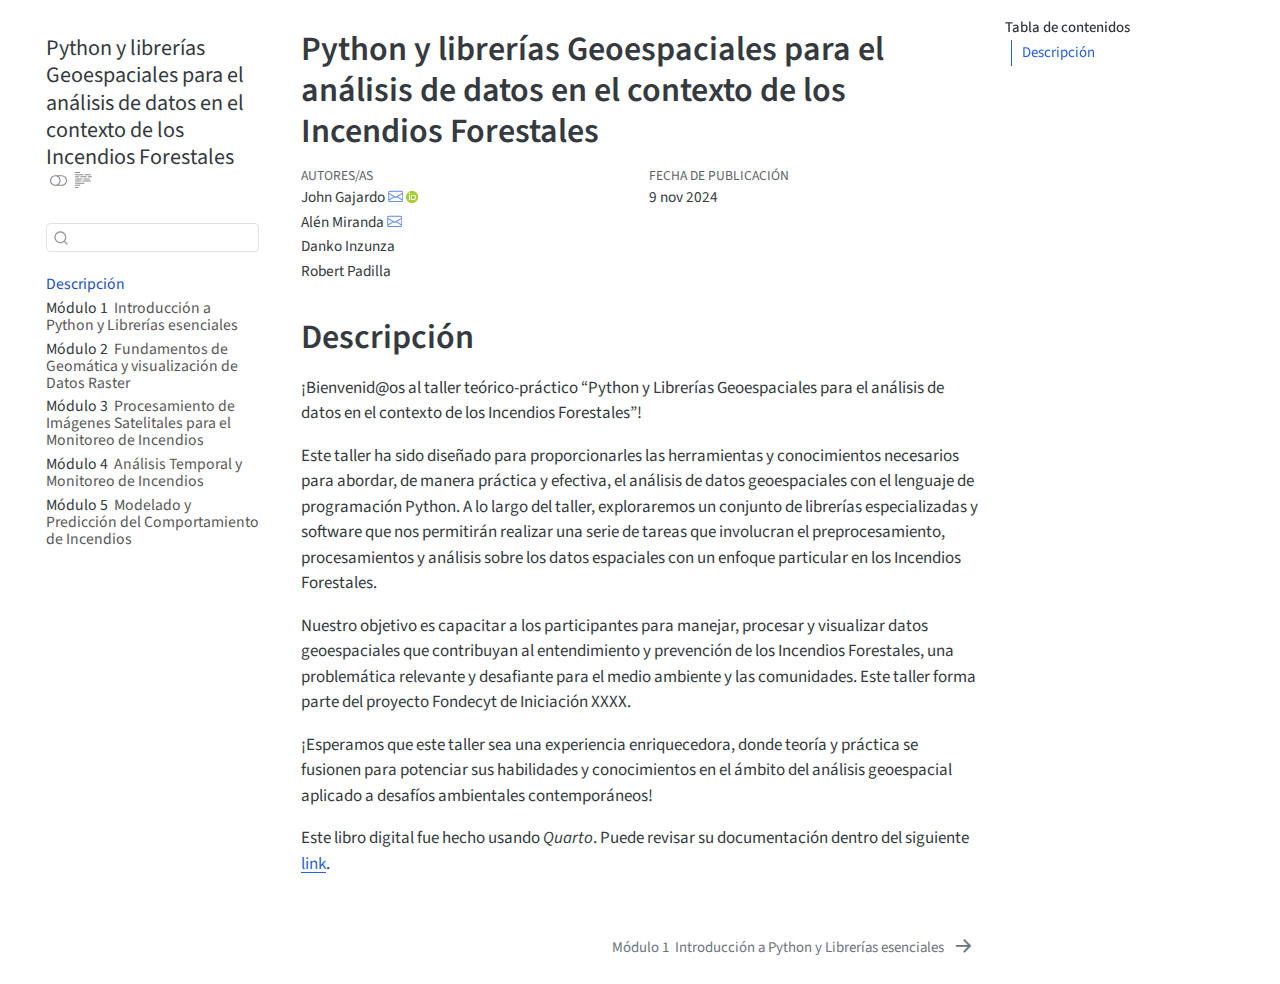
==== commit 80e40e11: "Built site for gh-pages" ====
--- a/index.html
+++ b/index.html
@@ -195,7 +195,7 @@
     <div>
     <div class="quarto-title-meta-heading">Fecha de publicación</div>
     <div class="quarto-title-meta-contents">
-      <p class="date">8 nov 2024</p>
+      <p class="date">9 nov 2024</p>
     </div>
   </div>
   
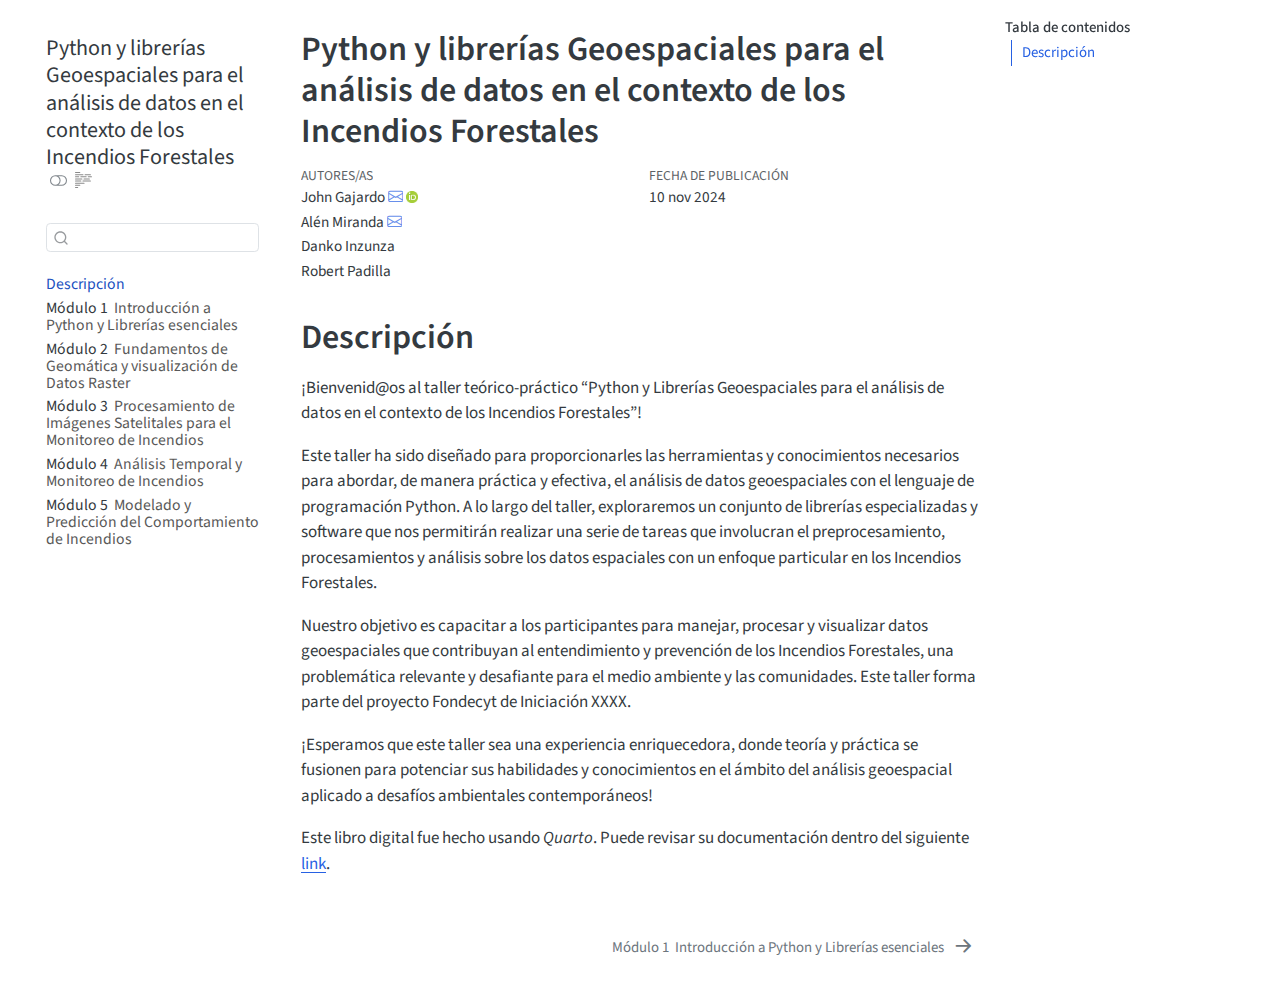
==== commit 8dab443f: "Built site for gh-pages" ====
--- a/index.html
+++ b/index.html
@@ -10,6 +10,7 @@
 <meta name="author" content="Alén Miranda">
 <meta name="author" content="Danko Inzunza">
 <meta name="author" content="Robert Padilla">
+<meta name="dcterms.date" content="2024-11-10">
 
 <title>Python y librerías Geoespaciales para el análisis de datos en el contexto de los Incendios Forestales</title>
 <style>
@@ -195,7 +196,7 @@
     <div>
     <div class="quarto-title-meta-heading">Fecha de publicación</div>
     <div class="quarto-title-meta-contents">
-      <p class="date">9 nov 2024</p>
+      <p class="date">10 nov 2024</p>
     </div>
   </div>
   
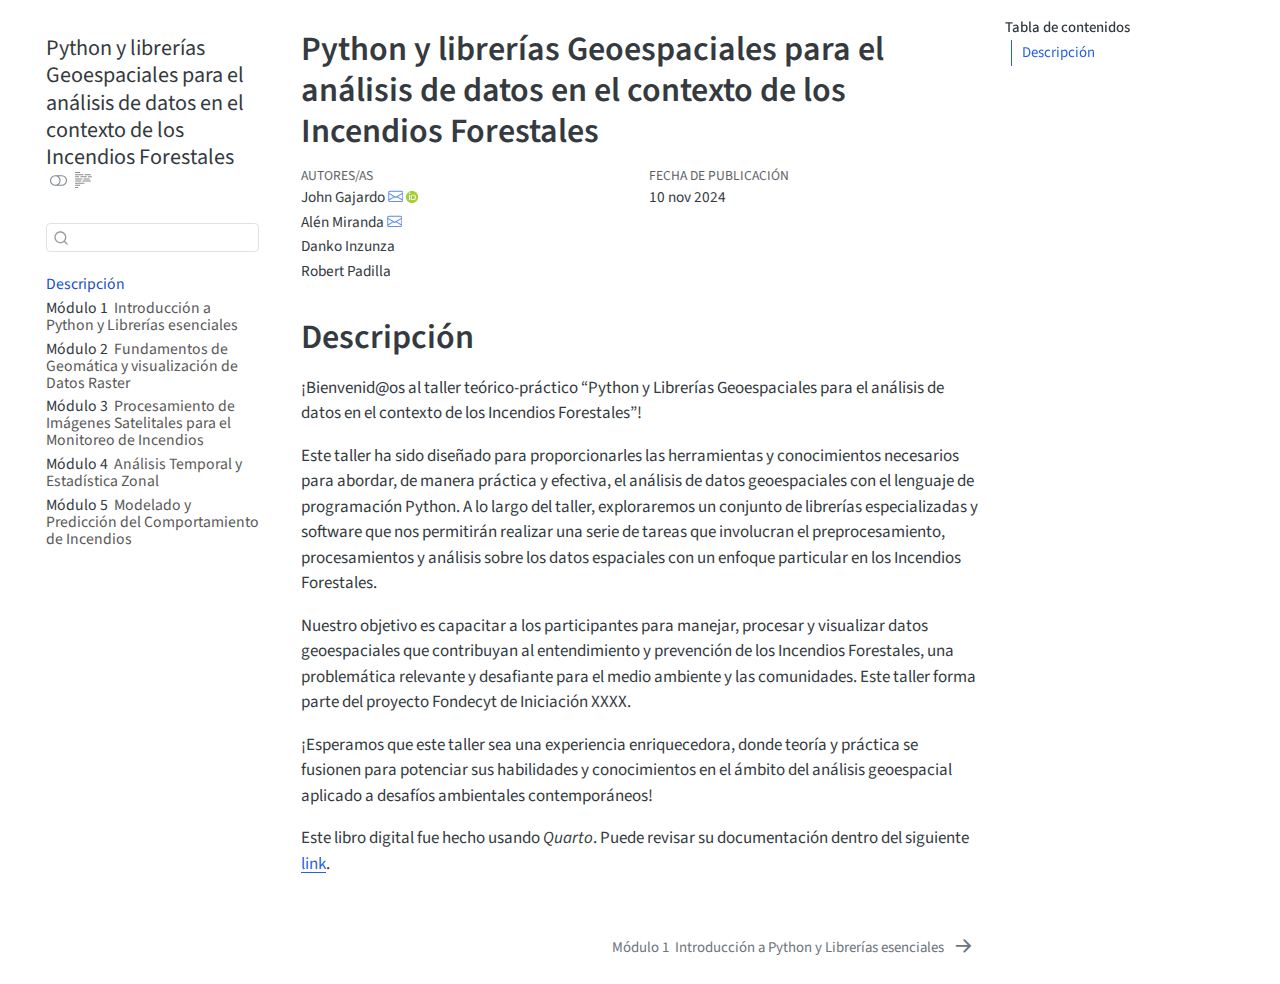
==== commit 05c261c1: "Built site for gh-pages" ====
--- a/index.html
+++ b/index.html
@@ -148,7 +148,7 @@
         <li class="sidebar-item">
   <div class="sidebar-item-container"> 
   <a href="./04-analisisTemporal.html" class="sidebar-item-text sidebar-link">
- <span class="menu-text"><span class="chapter-number">4</span>&nbsp; <span class="chapter-title">Análisis Temporal y Monitoreo de Incendios</span></span></a>
+ <span class="menu-text"><span class="chapter-number">4</span>&nbsp; <span class="chapter-title">Análisis Temporal y Estadística Zonal</span></span></a>
   </div>
 </li>
         <li class="sidebar-item">
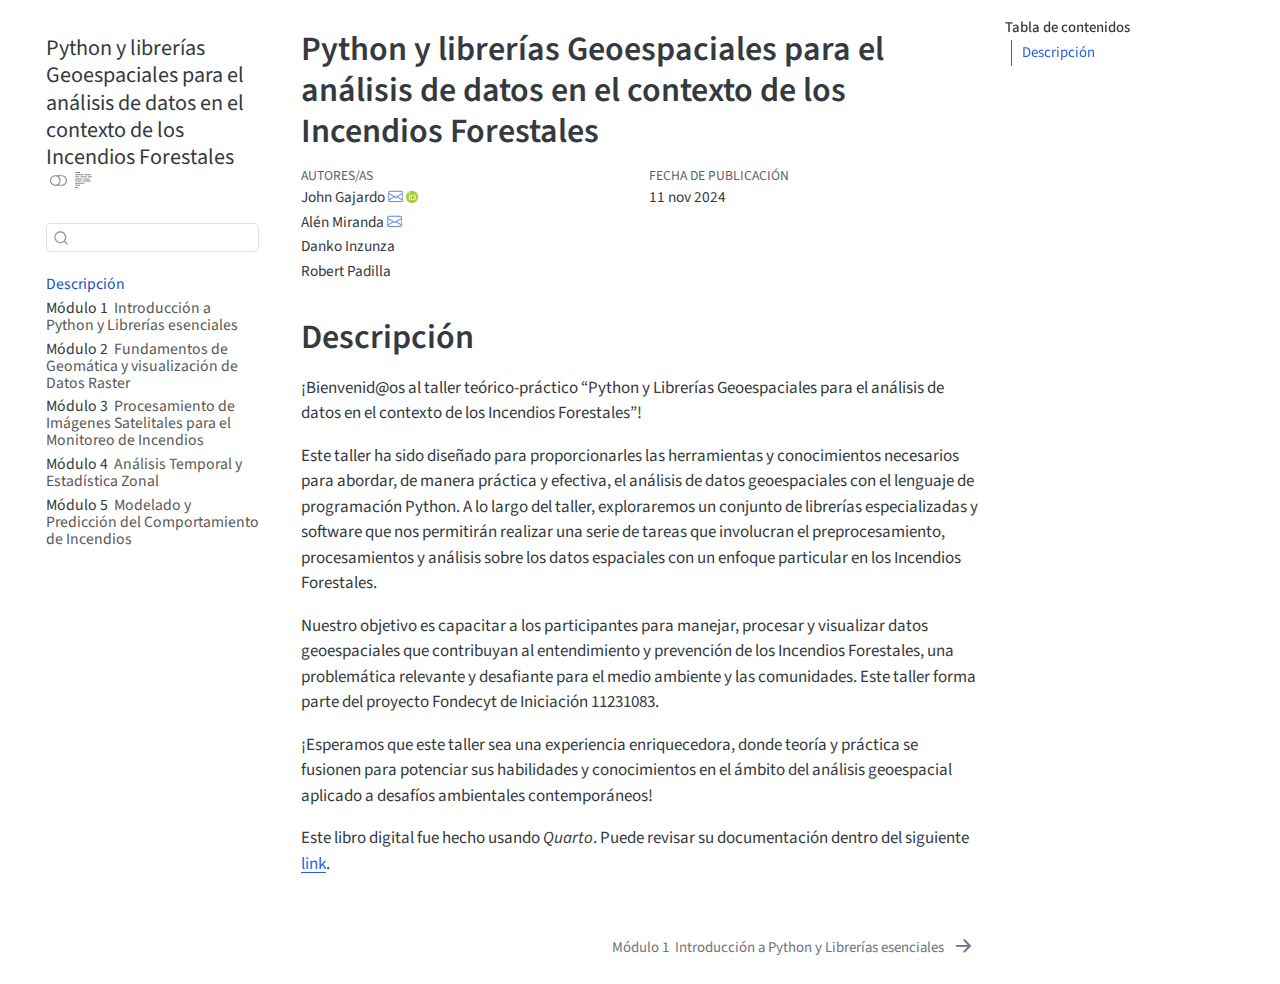
==== commit 6723dcae: "Built site for gh-pages" ====
--- a/index.html
+++ b/index.html
@@ -10,7 +10,7 @@
 <meta name="author" content="Alén Miranda">
 <meta name="author" content="Danko Inzunza">
 <meta name="author" content="Robert Padilla">
-<meta name="dcterms.date" content="2024-11-10">
+<meta name="dcterms.date" content="2024-11-11">
 
 <title>Python y librerías Geoespaciales para el análisis de datos en el contexto de los Incendios Forestales</title>
 <style>
@@ -196,7 +196,7 @@
     <div>
     <div class="quarto-title-meta-heading">Fecha de publicación</div>
     <div class="quarto-title-meta-contents">
-      <p class="date">10 nov 2024</p>
+      <p class="date">11 nov 2024</p>
     </div>
   </div>
   
@@ -212,7 +212,7 @@
 <h1 class="unnumbered">Descripción</h1>
 <p>¡Bienvenid@os al taller teórico-práctico “Python y Librerías Geoespaciales para el análisis de datos en el contexto de los Incendios Forestales”!</p>
 <p>Este taller ha sido diseñado para proporcionarles las herramientas y conocimientos necesarios para abordar, de manera práctica y efectiva, el análisis de datos geoespaciales con el lenguaje de programación Python. A lo largo del taller, exploraremos un conjunto de librerías especializadas y software que nos permitirán realizar una serie de tareas que involucran el preprocesamiento, procesamientos y análisis sobre los datos espaciales con un enfoque particular en los Incendios Forestales.</p>
-<p>Nuestro objetivo es capacitar a los participantes para manejar, procesar y visualizar datos geoespaciales que contribuyan al entendimiento y prevención de los Incendios Forestales, una problemática relevante y desafiante para el medio ambiente y las comunidades. Este taller forma parte del proyecto Fondecyt de Iniciación XXXX.</p>
+<p>Nuestro objetivo es capacitar a los participantes para manejar, procesar y visualizar datos geoespaciales que contribuyan al entendimiento y prevención de los Incendios Forestales, una problemática relevante y desafiante para el medio ambiente y las comunidades. Este taller forma parte del proyecto Fondecyt de Iniciación 11231083.</p>
 <p>¡Esperamos que este taller sea una experiencia enriquecedora, donde teoría y práctica se fusionen para potenciar sus habilidades y conocimientos en el ámbito del análisis geoespacial aplicado a desafíos ambientales contemporáneos!</p>
 <p>Este libro digital fue hecho usando <em>Quarto</em>. Puede revisar su documentación dentro del siguiente <a href="https://quarto.org">link</a>.</p>
 
